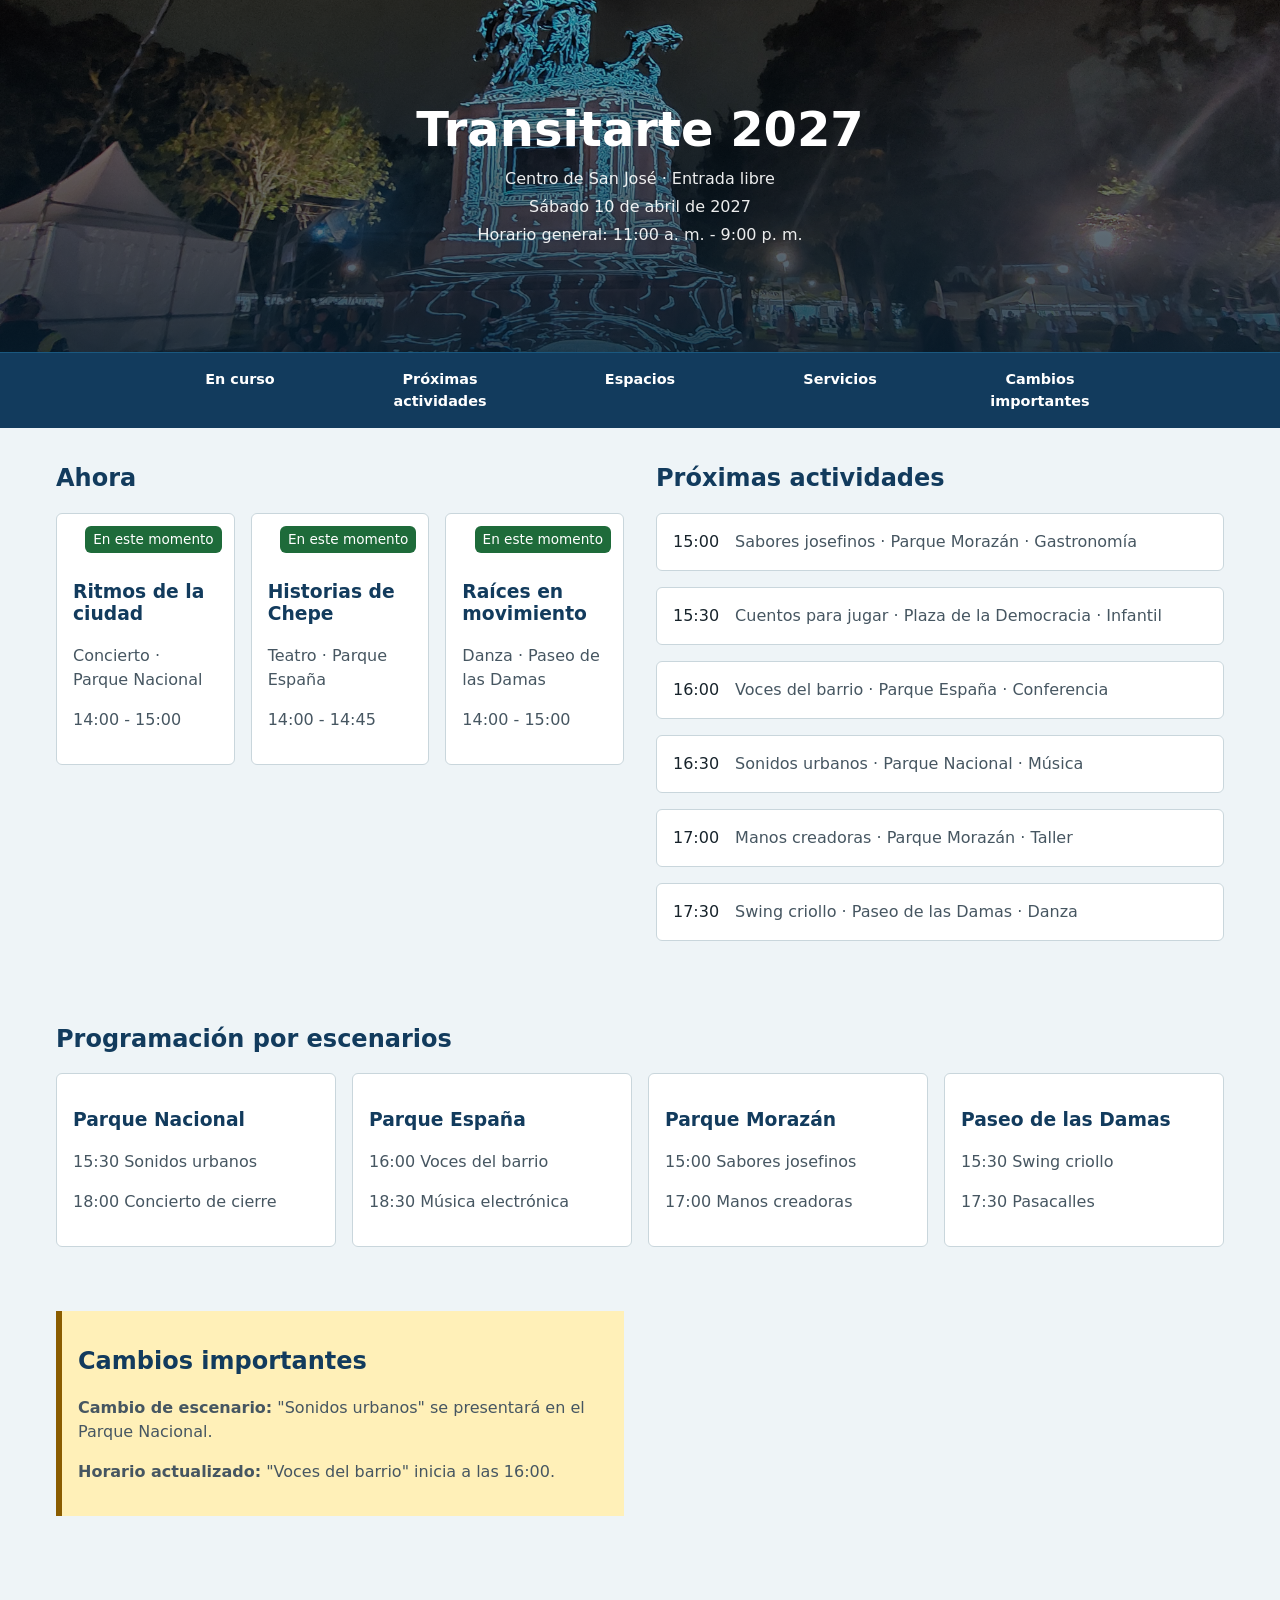
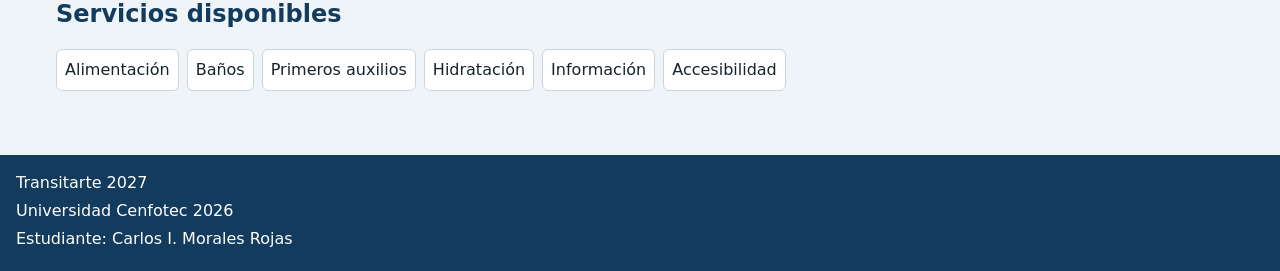
==== caso2/index.html @ e9887525 "Usando de base caso 1 esqueleto para el caso 2 usando el modelo del pasado transitarte" ====
<!DOCTYPE html>

<html lang="es">
  <head>
    <meta charset="UTF-8" />
    <meta name="viewport" content="width=device-width, initial-scale=1.0" />
    <title>Transitarte 2027</title>
    <link rel="stylesheet" href="css/estilos.css" />
  </head>

  <body>

    <header>

      <div class="hero">
        <img src="img/mainheader.png" alt="Templete iluminado durante una actividad cultural nocturna en el Parque Morazán" />
        <div class="hero-content">
          <h1>Transitarte 2027</h1>
          <p>Centro de San José · Entrada libre</p>
          <p>Sábado 10 de abril de 2027</p>
          <p>Horario general: 11:00 a. m. - 9:00 p. m.</p>
        </div>

      </div>
      <nav aria-label="Navegación principal">
        <ul>
          <li><a href="#ahora">En curso</a></li>
          <li><a href="#proximas">Próximas actividades</a></li>
          <li><a href="#escenarios">Espacios</a></li>
          <li><a href="#servicios">Servicios</a></li>
          <li><a href="#informacion">Cambios importantes</a></li>
        </ul>
      </nav>

    </header>

    <main>
      <section id="ahora" class="seccion ahora" aria-labelledby="titulo-ahora">

        <h2 id="titulo-ahora">Ahora</h2>

        <div class="lista-ahora">

          <article class="actividad actual">
            <span class="estado">En este momento</span>
            <h3>Ritmos de la ciudad</h3>
            <p>Concierto · Parque Nacional</p>
            <p>14:00 - 15:00</p>
          </article>

          <article class="actividad actual">
            <span class="estado">En este momento</span>
            <h3>Historias de Chepe</h3>
            <p>Teatro · Parque España</p>
            <p>14:00 - 14:45</p>
          </article>

          <article class="actividad actual">
            <span class="estado">En este momento</span>
            <h3>Raíces en movimiento</h3>
            <p>Danza · Paseo de las Damas</p>
            <p>14:00 - 15:00</p>
          </article>

        </div>

      </section>

      <section id="proximas" class="seccion proximas" aria-labelledby="titulo-proximas">
        <h2 id="titulo-proximas">Próximas actividades</h2>
        <div class="lista-proximas">
          <article><time datetime="2027-04-10T15:00">15:00</time><p>Sabores josefinos · Parque Morazán · Gastronomía</p></article>
          <article><time datetime="2027-04-10T15:30">15:30</time><p>Cuentos para jugar · Plaza de la Democracia · Infantil</p></article>
          <article><time datetime="2027-04-10T16:00">16:00</time><p>Voces del barrio · Parque España · Conferencia</p></article>
          <article><time datetime="2027-04-10T16:30">16:30</time><p>Sonidos urbanos · Parque Nacional · Música</p></article>
          <article><time datetime="2027-04-10T17:00">17:00</time><p>Manos creadoras · Parque Morazán · Taller</p></article>
          <article><time datetime="2027-04-10T17:30">17:30</time><p>Swing criollo · Paseo de las Damas · Danza</p></article>
        </div>
      </section>

      <section id="escenarios" class="seccion escenarios" aria-labelledby="titulo-escenarios">
        <h2 id="titulo-escenarios">Programación por escenarios</h2>
        <div class="grid-escenarios">
          <article><h3>Parque Nacional</h3><p>15:30 Sonidos urbanos</p><p>18:00 Concierto de cierre</p></article>
          <article><h3>Parque España</h3><p>16:00 Voces del barrio</p><p>18:30 Música electrónica</p></article>
          <article><h3>Parque Morazán</h3><p>15:00 Sabores josefinos</p><p>17:00 Manos creadoras</p></article>
          <article><h3>Paseo de las Damas</h3><p>15:30 Swing criollo</p><p>17:30 Pasacalles</p></article>
        </div>
      </section>

      <aside id="informacion" class="seccion cambios" aria-labelledby="titulo-cambios">
        <h2 id="titulo-cambios">Cambios importantes</h2>
        <p><strong>Cambio de escenario:</strong> "Sonidos urbanos" se presentará en el Parque Nacional.</p>
        <p><strong>Horario actualizado:</strong> "Voces del barrio" inicia a las 16:00.</p>
      </aside>

      <section id="servicios" class="seccion servicios" aria-labelledby="titulo-servicios">
        <h2 id="titulo-servicios">Servicios disponibles</h2>
        <ul class="lista-servicios">
          <li>Alimentación</li><li>Baños</li><li>Primeros auxilios</li>
          <li>Hidratación</li><li>Información</li><li>Accesibilidad</li>
        </ul>
      </section>

    </main>

    <footer>
      <p>Transitarte 2027</p>
      <p>Universidad Cenfotec 2026 </p>
      <p>Estudiante: Carlos I. Morales Rojas</p>
    </footer>

  </body>
</html>
---- caso2/css/estilos.css ----
:root {
  --color-principal: #123b5d;
  --color-principal-claro: #1a587f;
  --color-acento: #4bc7e8;
  --color-fondo: #eef4f7;
  --color-superficie: #ffffff;
  --color-texto: #17232b;
  --color-texto-secundario: #465661;
  --color-borde: #c9d6dc;
  --color-aviso: #fff0b8;
  --espacio: 1rem;
  --espacio-pequeno: 0.5rem;
  --radio: 0.375rem;
  --ancho-maximo: 75rem;
}

*,
*::before,
*::after { box-sizing: border-box; }

body {
  margin: 0;
  overflow-x: hidden;
  background: var(--color-fondo);
  color: var(--color-texto);
  font-family: system-ui, -apple-system, "Segoe UI", sans-serif;
  line-height: 1.5;
}

h1, h2, h3 { color: var(--color-principal); line-height: 1.2; }
p { color: var(--color-texto-secundario); }

header { background: var(--color-principal); }

.hero {
  position: relative;
  display: grid;
  place-items: center;
  min-height: clamp(14rem, 32vw, 22rem);
  overflow: hidden;
}

.hero::after {
  content: "";
  position: absolute;
  inset: 0;
  background: linear-gradient(to bottom, rgb(0 0 0 / 0.28), rgb(5 28 45 / 0.8));
}

.hero img {
  position: absolute;
  inset: 0;
  width: 100%;
  height: 100%;
  object-fit: cover;
}

.hero-content {
  position: relative;
  z-index: 1;
  max-width: 48rem;
  padding: 2rem var(--espacio);
  color: white;
  text-align: center;
}

.hero-content h1 {
  margin: 0 0 var(--espacio-pequeno);
  color: white;
  font-size: clamp(1.8rem, 4vw, 3rem);
}

.hero-content p {
  margin: 0 0 0.25rem;
  color: rgb(255 255 255 / 0.92);
}

main, footer { padding: var(--espacio); }

nav {
  position: sticky;
  top: 0;
  z-index: 10;
  padding: var(--espacio-pequeno) var(--espacio);
  background: var(--color-principal);
  border-top: 1px solid var(--color-principal-claro);
}

nav ul {
  display: flex;
  justify-content: center;
  flex-wrap: wrap;
  gap: var(--espacio-pequeno);
  width: min(100%, 62rem);
  margin: 0 auto;
  padding: 0;
  list-style: none;
}

nav li { flex: 1 1 7rem; }

nav a {
  display: block;
  padding: var(--espacio-pequeno) 0.8rem;
  color: white;
  font-size: 0.9rem;
  font-weight: 650;
  text-align: center;
  text-decoration: none;
}

nav a:hover,
nav a:focus-visible { background: var(--color-acento); color: var(--color-principal); }

nav a:focus-visible { outline: 2px solid white; outline-offset: 2px; }

.seccion { margin-bottom: 2rem; }
.actividad, .grid-escenarios article, .lista-proximas article {
  padding: var(--espacio);
  border: 1px solid var(--color-borde);
  border-radius: var(--radio);
  background: var(--color-superficie);
}

.lista-ahora, .lista-proximas { display: grid; gap: var(--espacio); }
.actual { position: relative; padding-top: 3rem; }
.estado {
  position: absolute;
  top: 0.75rem;
  right: 0.75rem;
  padding: 0.2rem 0.5rem;
  border-radius: var(--radio);
  background: #1e6b3a;
  color: white;
  font-size: 0.85rem;
}

.lista-proximas article { display: flex; gap: var(--espacio); }
.lista-proximas p { margin: 0; }
.grid-escenarios { display: grid; gap: var(--espacio); }
.cambios { padding: var(--espacio); background: var(--color-aviso); border-left: 0.4rem solid #8a5c00; }
.lista-servicios { display: flex; flex-wrap: wrap; gap: 0.5rem; padding: 0; list-style: none; }
.lista-servicios li { padding: 0.5rem; background: var(--color-superficie); border: 1px solid var(--color-borde); border-radius: var(--radio); }

footer { background: var(--color-principal); }
footer p { margin: 0 0 0.25rem; color: white; }

@media (min-width: 601px) {
  .lista-ahora, .grid-escenarios { grid-template-columns: repeat(2, 1fr); }
}

@media (min-width: 1024px) {
  main {
    display: grid;
    grid-template-columns: 1fr 1fr;
    gap: 2rem;
    max-width: var(--ancho-maximo);
    margin: auto;
  }
  .escenarios, .servicios { grid-column: 1 / -1; }
  .lista-ahora { grid-template-columns: repeat(3, 1fr); }
  .grid-escenarios { grid-template-columns: repeat(4, 1fr); }
}
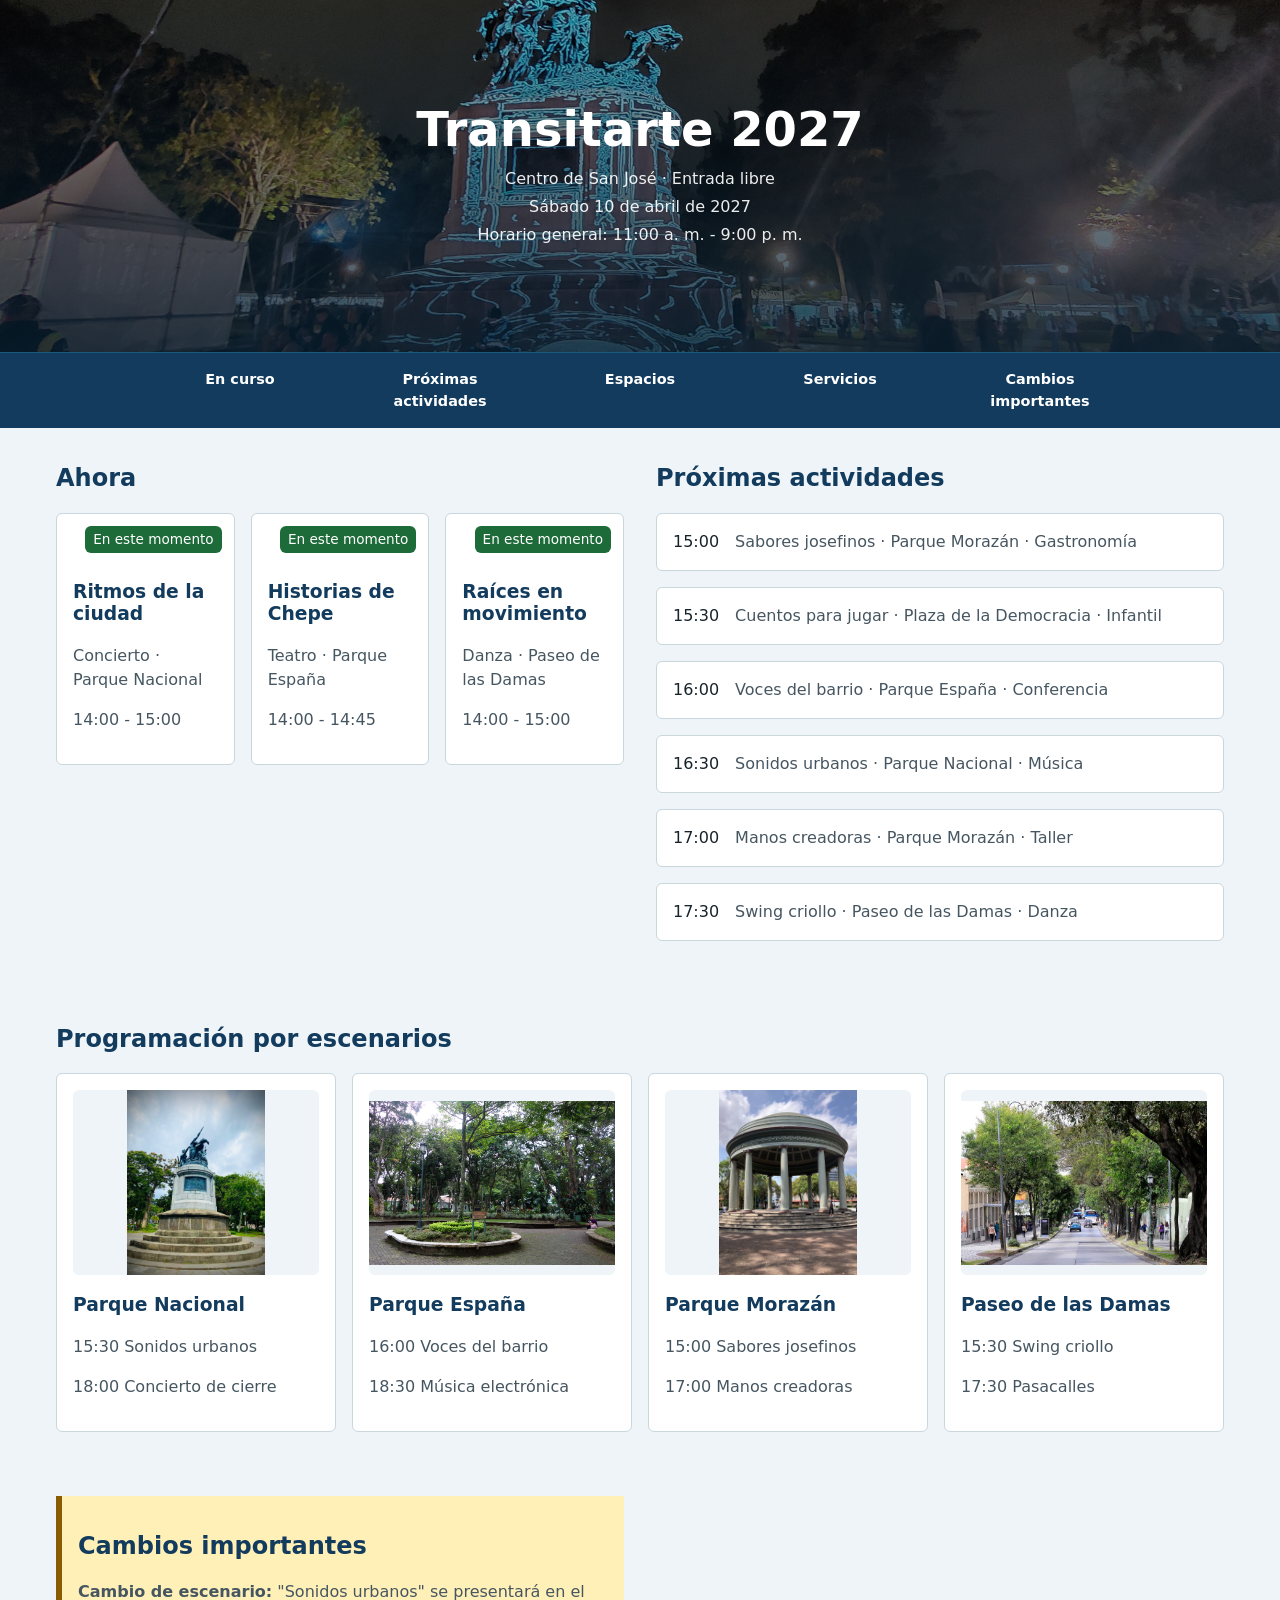
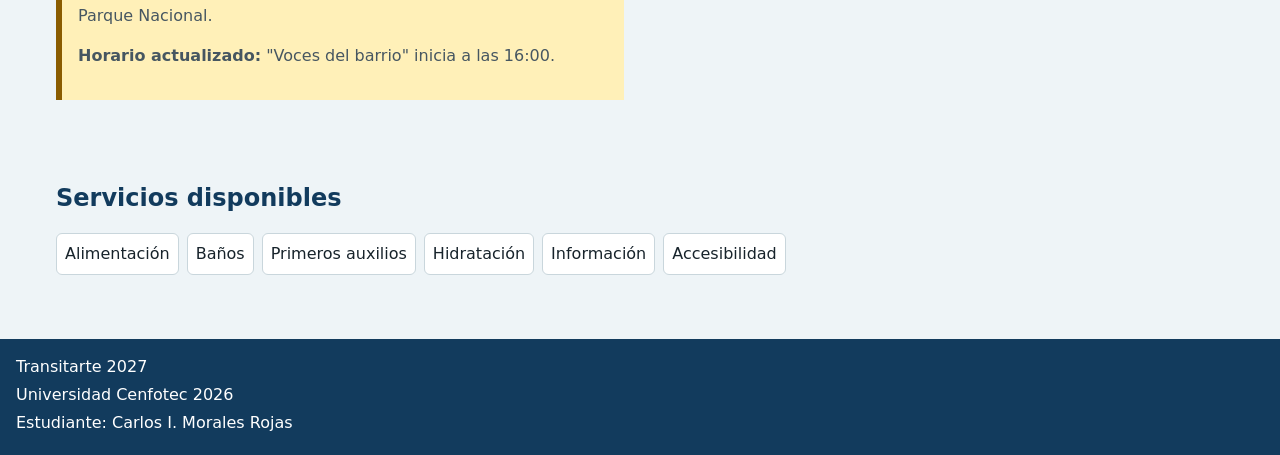
==== commit 2e625948: "anadir imagenes a las tarjetas" ====
--- a/caso2/index.html
+++ b/caso2/index.html
@@ -81,10 +81,22 @@
       <section id="escenarios" class="seccion escenarios" aria-labelledby="titulo-escenarios">
         <h2 id="titulo-escenarios">Programación por escenarios</h2>
         <div class="grid-escenarios">
-          <article><h3>Parque Nacional</h3><p>15:30 Sonidos urbanos</p><p>18:00 Concierto de cierre</p></article>
-          <article><h3>Parque España</h3><p>16:00 Voces del barrio</p><p>18:30 Música electrónica</p></article>
-          <article><h3>Parque Morazán</h3><p>15:00 Sabores josefinos</p><p>17:00 Manos creadoras</p></article>
-          <article><h3>Paseo de las Damas</h3><p>15:30 Swing criollo</p><p>17:30 Pasacalles</p></article>
+          <article>
+            <img src="img/parqueNacional.jpg" alt="Vista del Parque Nacional, sede de conciertos de Transitarte" />
+            <h3>Parque Nacional</h3><p>15:30 Sonidos urbanos</p><p>18:00 Concierto de cierre</p>
+          </article>
+          <article>
+            <img src="img/parqueEspana.jpg" alt="Vista del Parque España, espacio de música y encuentros culturales" />
+            <h3>Parque España</h3><p>16:00 Voces del barrio</p><p>18:30 Música electrónica</p>
+          </article>
+          <article>
+            <img src="img/parqueMorazan.jpg" alt="Vista del Parque Morazán, espacio de talleres y gastronomía" />
+            <h3>Parque Morazán</h3><p>15:00 Sabores josefinos</p><p>17:00 Manos creadoras</p>
+          </article>
+          <article>
+            <img src="img/paseoDeLasDamas.jpeg" alt="Vista del Paseo de las Damas, espacio de swing criollo y pasacalles" />
+            <h3>Paseo de las Damas</h3><p>15:30 Swing criollo</p><p>17:30 Pasacalles</p>
+          </article>
         </div>
       </section>
 
--- a/caso2/css/estilos.css
+++ b/caso2/css/estilos.css
@@ -138,6 +138,15 @@
 .lista-proximas article { display: flex; gap: var(--espacio); }
 .lista-proximas p { margin: 0; }
 .grid-escenarios { display: grid; gap: var(--espacio); }
+.grid-escenarios img {
+  display: block;
+  width: 100%;
+  aspect-ratio: 4 / 3;
+  margin-bottom: var(--espacio-pequeno);
+  object-fit: contain;
+  background: var(--color-fondo);
+  border-radius: var(--radio);
+}
 .cambios { padding: var(--espacio); background: var(--color-aviso); border-left: 0.4rem solid #8a5c00; }
 .lista-servicios { display: flex; flex-wrap: wrap; gap: 0.5rem; padding: 0; list-style: none; }
 .lista-servicios li { padding: 0.5rem; background: var(--color-superficie); border: 1px solid var(--color-borde); border-radius: var(--radio); }
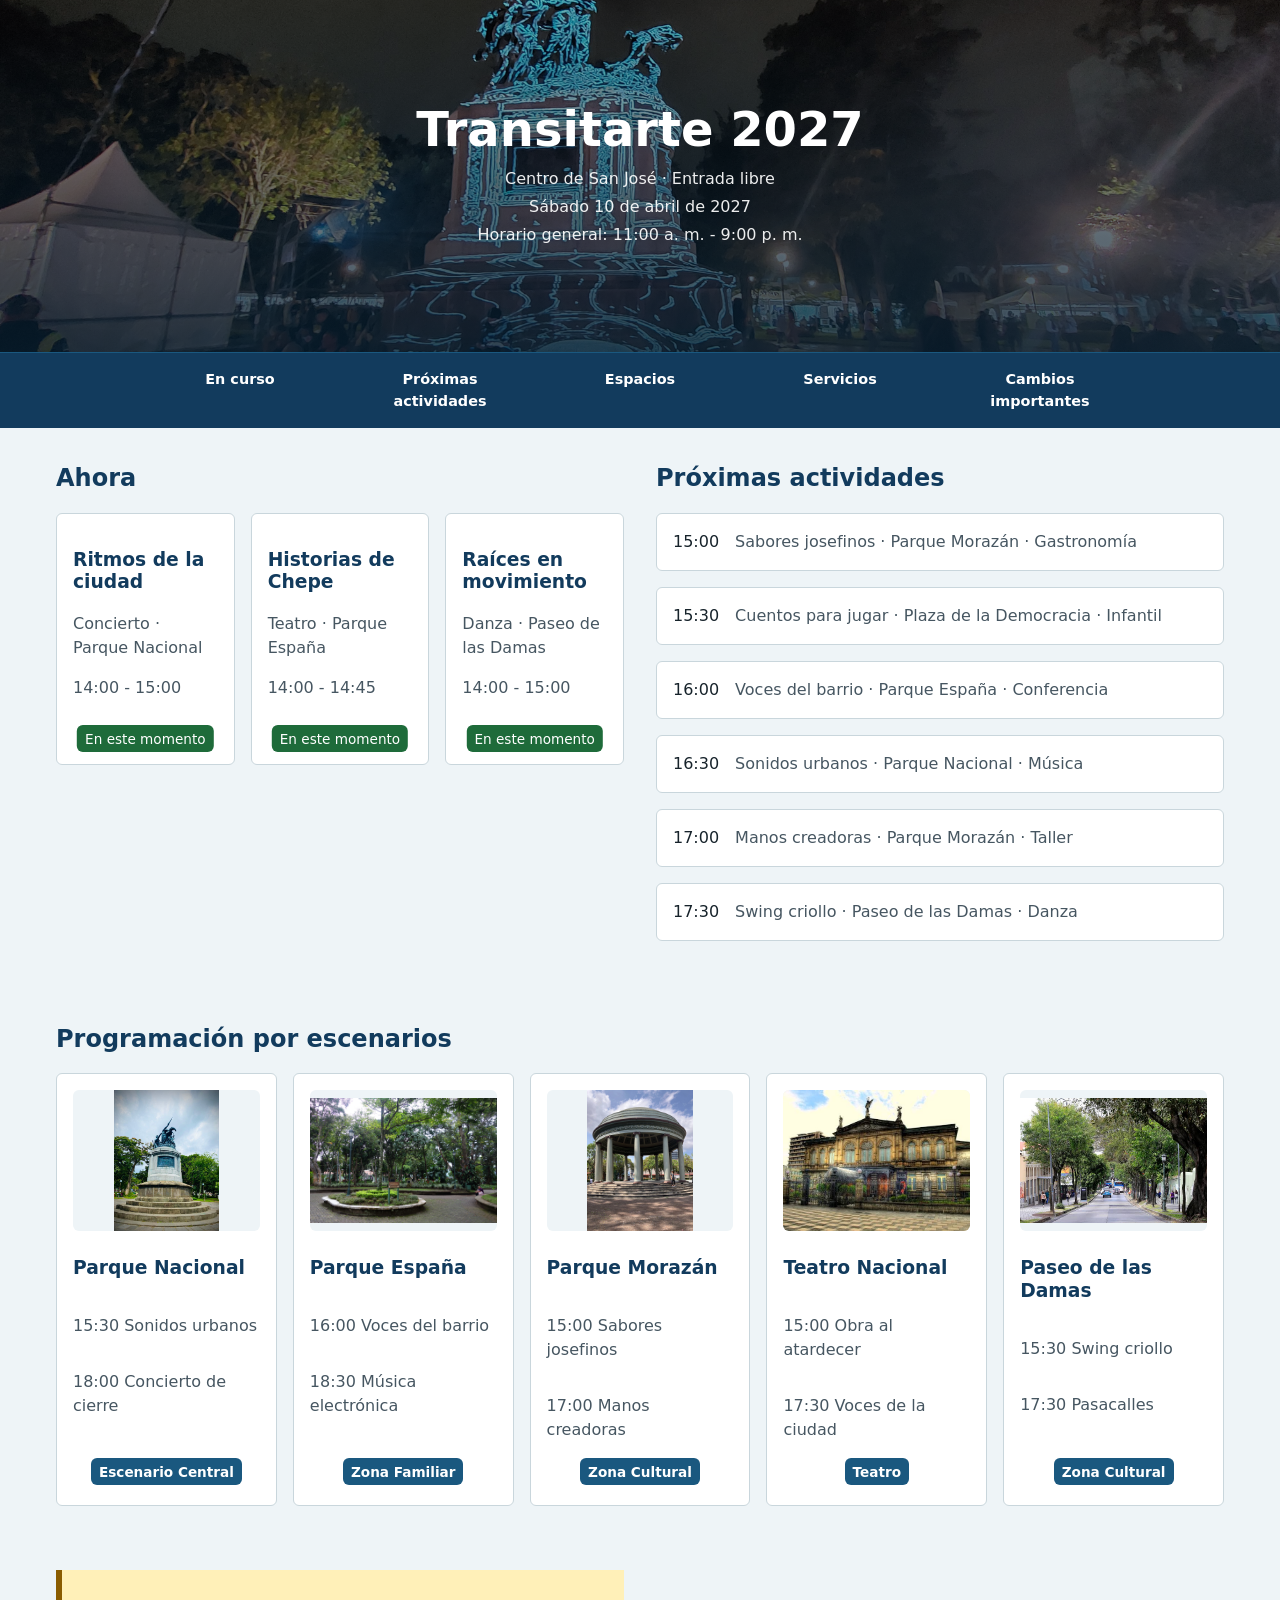
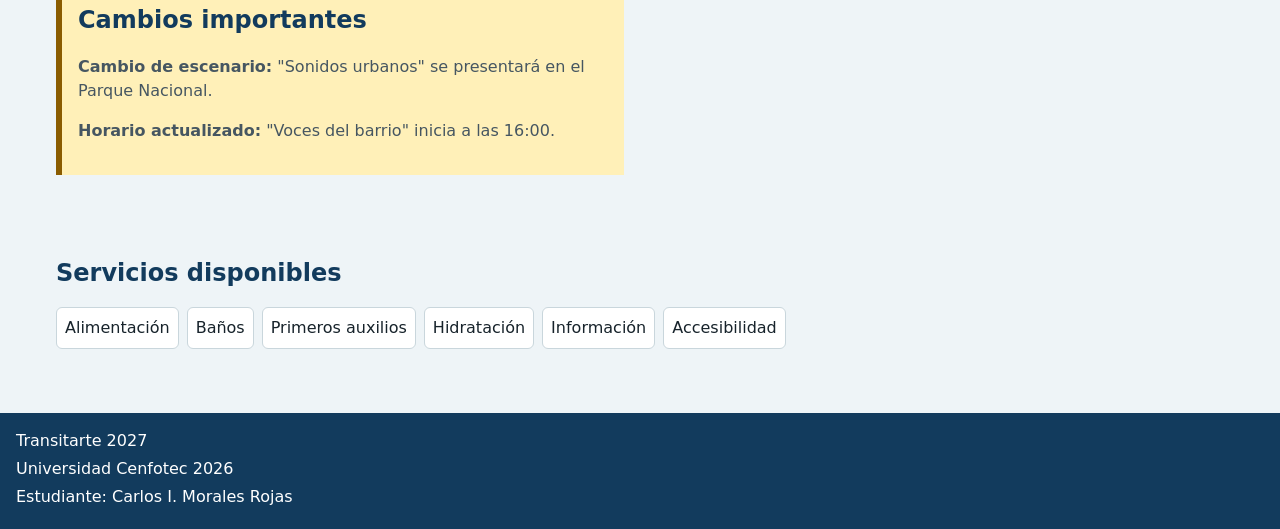
==== commit 89ebbd89: "anadir labels segun consigna y teatro para encajar en el esquema" ====
--- a/caso2/index.html
+++ b/caso2/index.html
@@ -83,18 +83,27 @@
         <div class="grid-escenarios">
           <article>
             <img src="img/parqueNacional.jpg" alt="Vista del Parque Nacional, sede de conciertos de Transitarte" />
+            <p class="tipo-escenario">Escenario Central</p>
             <h3>Parque Nacional</h3><p>15:30 Sonidos urbanos</p><p>18:00 Concierto de cierre</p>
           </article>
           <article>
             <img src="img/parqueEspana.jpg" alt="Vista del Parque España, espacio de música y encuentros culturales" />
+            <p class="tipo-escenario">Zona Familiar</p>
             <h3>Parque España</h3><p>16:00 Voces del barrio</p><p>18:30 Música electrónica</p>
           </article>
           <article>
             <img src="img/parqueMorazan.jpg" alt="Vista del Parque Morazán, espacio de talleres y gastronomía" />
+            <p class="tipo-escenario">Zona Cultural</p>
             <h3>Parque Morazán</h3><p>15:00 Sabores josefinos</p><p>17:00 Manos creadoras</p>
+          </article>
+          <article class="escenario-teatro">
+            <img src="img/teatroNacional.jpeg" alt="Vista del Teatro Nacional, espacio de presentaciones teatrales" />
+            <p class="tipo-escenario">Teatro</p>
+            <h3>Teatro Nacional</h3><p>15:00 Obra al atardecer</p><p>17:30 Voces de la ciudad</p>
           </article>
           <article>
             <img src="img/paseoDeLasDamas.jpeg" alt="Vista del Paseo de las Damas, espacio de swing criollo y pasacalles" />
+            <p class="tipo-escenario">Zona Cultural</p>
             <h3>Paseo de las Damas</h3><p>15:30 Swing criollo</p><p>17:30 Pasacalles</p>
           </article>
         </div>
--- a/caso2/css/estilos.css
+++ b/caso2/css/estilos.css
@@ -123,11 +123,13 @@
 }
 
 .lista-ahora, .lista-proximas { display: grid; gap: var(--espacio); }
-.actual { position: relative; padding-top: 3rem; }
+.actual { position: relative; padding-bottom: 3rem; }
 .estado {
   position: absolute;
-  top: 0.75rem;
-  right: 0.75rem;
+  bottom: 0.75rem;
+  left: 50%;
+  transform: translateX(-50%);
+  white-space: nowrap;
   padding: 0.2rem 0.5rem;
   border-radius: var(--radio);
   background: #1e6b3a;
@@ -138,6 +140,10 @@
 .lista-proximas article { display: flex; gap: var(--espacio); }
 .lista-proximas p { margin: 0; }
 .grid-escenarios { display: grid; gap: var(--espacio); }
+.grid-escenarios article {
+  display: flex;
+  flex-direction: column;
+}
 .grid-escenarios img {
   display: block;
   width: 100%;
@@ -146,6 +152,24 @@
   object-fit: contain;
   background: var(--color-fondo);
   border-radius: var(--radio);
+}
+
+.tipo-escenario {
+  display: block;
+  width: fit-content;
+  order: 1;
+  margin: auto auto 0.25rem;
+  padding: 0.2rem 0.5rem;
+  border-radius: var(--radio);
+  background: var(--color-principal-claro);
+  color: white;
+  font-size: 0.85rem;
+  font-weight: 700;
+}
+
+.escenario-teatro {
+  min-height: 13rem;
+  background: #e1edf2;
 }
 .cambios { padding: var(--espacio); background: var(--color-aviso); border-left: 0.4rem solid #8a5c00; }
 .lista-servicios { display: flex; flex-wrap: wrap; gap: 0.5rem; padding: 0; list-style: none; }
@@ -168,5 +192,5 @@
   }
   .escenarios, .servicios { grid-column: 1 / -1; }
   .lista-ahora { grid-template-columns: repeat(3, 1fr); }
-  .grid-escenarios { grid-template-columns: repeat(4, 1fr); }
+  .grid-escenarios { grid-template-columns: repeat(auto-fit, minmax(13rem, 1fr)); }
 }
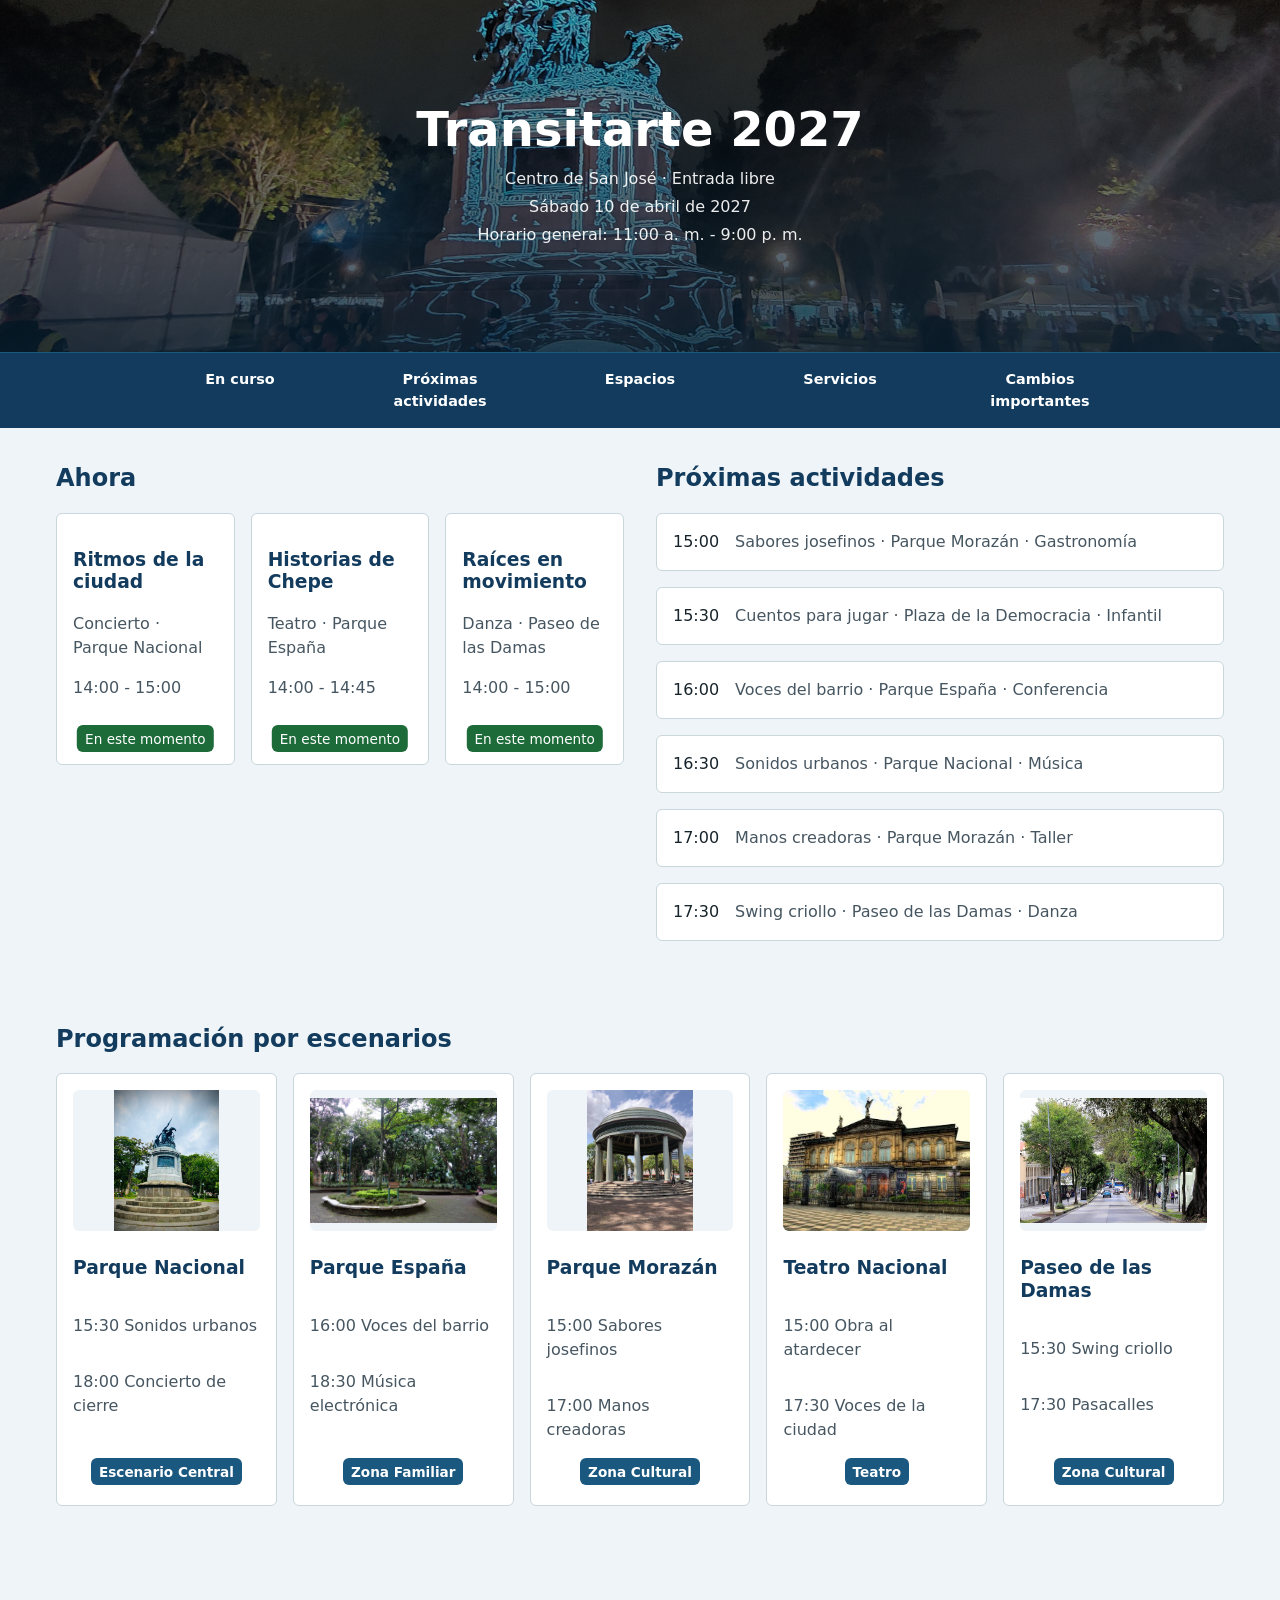
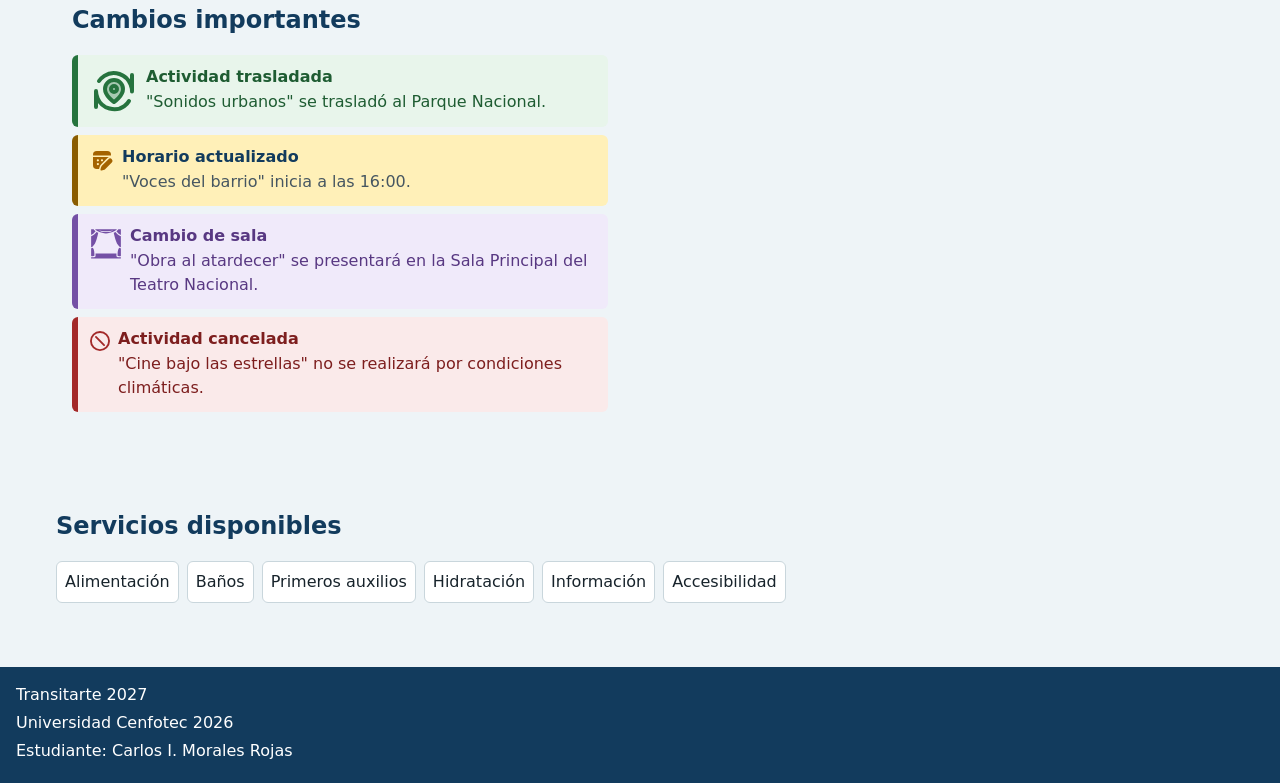
==== commit 2eada844: "Iconos y mejoras en los avisos" ====
--- a/caso2/index.html
+++ b/caso2/index.html
@@ -111,8 +111,36 @@
 
       <aside id="informacion" class="seccion cambios" aria-labelledby="titulo-cambios">
         <h2 id="titulo-cambios">Cambios importantes</h2>
-        <p><strong>Cambio de escenario:</strong> "Sonidos urbanos" se presentará en el Parque Nacional.</p>
-        <p><strong>Horario actualizado:</strong> "Voces del barrio" inicia a las 16:00.</p>
+        <div class="lista-avisos">
+          <article class="aviso aviso--traslado">
+            <span class="icon-park-twotone--repositioning" aria-hidden="true"></span>
+            <div>
+              <h3>Actividad trasladada</h3>
+              <p>"Sonidos urbanos" se trasladó al Parque Nacional.</p>
+            </div>
+          </article>
+          <article class="aviso aviso--horario">
+            <span class="fluent--calendar-edit-16-filled" aria-hidden="true"></span>
+            <div>
+              <h3>Horario actualizado</h3>
+              <p>"Voces del barrio" inicia a las 16:00.</p>
+            </div>
+          </article>
+          <article class="aviso aviso--sala">
+            <span class="game-icons--theater-curtains" aria-hidden="true"></span>
+            <div>
+              <h3>Cambio de sala</h3>
+              <p>"Obra al atardecer" se presentará en la Sala Principal del Teatro Nacional.</p>
+            </div>
+          </article>
+          <article class="aviso aviso--cancelacion">
+            <span class="pajamas--canceled-circle" aria-hidden="true"></span>
+            <div>
+              <h3>Actividad cancelada</h3>
+              <p>"Cine bajo las estrellas" no se realizará por condiciones climáticas.</p>
+            </div>
+          </article>
+        </div>
       </aside>
 
       <section id="servicios" class="seccion servicios" aria-labelledby="titulo-servicios">
--- a/caso2/css/estilos.css
+++ b/caso2/css/estilos.css
@@ -171,7 +171,91 @@
   min-height: 13rem;
   background: #e1edf2;
 }
-.cambios { padding: var(--espacio); background: var(--color-aviso); border-left: 0.4rem solid #8a5c00; }
+.cambios { padding: var(--espacio); }
+.lista-avisos { display: grid; gap: var(--espacio-pequeno); }
+.aviso {
+  display: flex;
+  gap: var(--espacio-pequeno);
+  padding: 0.75rem;
+  border-left: 0.4rem solid;
+  border-radius: var(--radio);
+}
+.aviso h3 { margin: 0 0 0.25rem; font-size: 1rem; }
+.aviso p { margin: 0; }
+.aviso--traslado { background: #e8f5eb; border-color: #26733e; }
+.aviso--traslado h3, .aviso--traslado p { color: #1e5c32; }
+.aviso--horario { background: var(--color-aviso); border-color: #8a5c00; }
+.aviso--sala { background: #f0eafa; border-color: #7450a5; }
+.aviso--sala h3, .aviso--sala p { color: #583882; }
+.aviso--cancelacion { background: #faeaea; border-color: #a32929; }
+.aviso--cancelacion h3, .aviso--cancelacion p { color: #7d1e1e; }
+
+.pajamas--canceled-circle {
+  --svg: url("data:image/svg+xml,%3Csvg xmlns='http://www.w3.org/2000/svg' viewBox='0 0 16 16'%3E%3Cpath fill='black' fill-rule='evenodd' d='M14.5 8a6.5 6.5 0 1 1-13 0a6.5 6.5 0 0 1 13 0M16 8A8 8 0 1 1 0 8a8 8 0 0 1 16 0M5.28 4.22a.75.75 0 0 0-1.06 1.06l6.5 6.5a.75.75 0 1 0 1.06-1.06z' clip-rule='evenodd'/%3E%3C/svg%3E");
+  display: inline-block;
+  flex: 0 0 1.25rem;
+  width: 1.25rem;
+  height: 1.25rem;
+  margin-top: 0.1rem;
+  color: #a32929;
+  background-color: currentColor;
+  -webkit-mask-image: var(--svg);
+  mask-image: var(--svg);
+  -webkit-mask-repeat: no-repeat;
+  mask-repeat: no-repeat;
+  -webkit-mask-size: 100% 100%;
+  mask-size: 100% 100%;
+}
+
+.icon-park-twotone--repositioning {
+  --svg: url("data:image/svg+xml,%3Csvg xmlns='http://www.w3.org/2000/svg' viewBox='0 0 48 48'%3E%3Cdefs%3E%3Cmask id='SVGM3iBgaLp'%3E%3Cg fill='none' stroke='%23fff' stroke-linecap='round' stroke-linejoin='round' stroke-width='4'%3E%3Cpath fill='%23555' d='M33 22c0 7-9 13-9 13s-9-6-9-13a9 9 0 0 1 18 0'/%3E%3Cpath fill='%23555' d='M24 25a3 3 0 1 0 0-6a3 3 0 0 0 0 6'/%3E%3Cpath d='M9 14s7.5-11.5 20.5-7S42 24.5 42 24.5M42 8v16m-3 10s-6 11-19.5 7.5S6 24 6 24m0 0v16'/%3E%3C/g%3E%3C/mask%3E%3C/defs%3E%3Cpath fill='black' d='M0 0h48v48H0z' mask='url(%23SVGM3iBgaLp)'/%3E%3C/svg%3E");
+  display: inline-block;
+  flex: 0 0 3rem;
+  width: 3rem;
+  height: 3rem;
+  color: #26733e;
+  background-color: currentColor;
+  -webkit-mask-image: var(--svg);
+  mask-image: var(--svg);
+  -webkit-mask-repeat: no-repeat;
+  mask-repeat: no-repeat;
+  -webkit-mask-size: 100% 100%;
+  mask-size: 100% 100%;
+}
+
+.fluent--calendar-edit-16-filled {
+  --svg: url("data:image/svg+xml,%3Csvg xmlns='http://www.w3.org/2000/svg' viewBox='0 0 16 16'%3E%3Cpath fill='black' d='M8.049 11.742a2.8 2.8 0 0 0-.73 1.29l-.304 1.21a.61.61 0 0 0 .74.74l1.21-.303a2.8 2.8 0 0 0 1.29-.73l4.288-4.288a1.56 1.56 0 0 0-2.207-2.207zM13.998 4.5V5H2v-.5A2.5 2.5 0 0 1 4.5 2h6.998a2.5 2.5 0 0 1 2.5 2.5m-1 1.5v.035a2.55 2.55 0 0 0-1.369.712l-4.287 4.288a3.8 3.8 0 0 0-.994 1.754l-.302 1.209H4.5a2.5 2.5 0 0 1-2.5-2.5V6zM5.997 8.247a.748.748 0 1 0-1.497 0a.748.748 0 0 0 1.497 0m-.749 3.249a.748.748 0 1 0 0-1.497a.748.748 0 0 0 0 1.497m3.5-3.249a.748.748 0 1 0-1.496 0a.748.748 0 0 0 1.497 0'/%3E%3C/svg%3E");
+  display: inline-block;
+  flex: 0 0 1.5rem;
+  width: 1.5rem;
+  height: 1.5rem;
+  margin-top: 0.1rem;
+  color: #a46300;
+  background-color: currentColor;
+  -webkit-mask-image: var(--svg);
+  mask-image: var(--svg);
+  -webkit-mask-repeat: no-repeat;
+  mask-repeat: no-repeat;
+  -webkit-mask-size: 100% 100%;
+  mask-size: 100% 100%;
+}
+
+.game-icons--theater-curtains {
+  --svg: url("data:image/svg+xml,%3Csvg xmlns='http://www.w3.org/2000/svg' viewBox='0 0 512 512'%3E%3Cpath fill='black' d='M18 18v94.275c28.382-12.57 52.994-35.202 71.39-59.734c-4.662-3.466-8.973-7.064-12.865-10.79C68.903 34.452 62.723 26.51 58.973 18zm61.754 0c2.378 3.508 5.41 7.103 9.22 10.75c10.73 10.274 26.505 20.414 44.88 29.117C170.602 75.274 217.8 87 256 87s85.398-11.726 122.146-29.133c18.375-8.703 34.15-18.843 44.88-29.117c3.81-3.647 6.842-7.242 9.22-10.75zm373.273 0c-3.75 8.51-9.93 16.452-17.552 23.75c-3.892 3.726-8.203 7.324-12.864 10.79c18.396 24.533 43.008 47.166 71.39 59.735V18zm-82.554 16.734C354.78 52.937 308.428 65.326 256 65.33c-52.242-.023-98.44-12.343-114.236-30.463C168.982 45.655 211.206 51.987 256 52c44.953-.022 87.294-6.408 114.473-17.266M104.785 62.78C83.37 91.92 53.765 118.415 18 131.788v174.035c2.116.805 4.112 1.178 6 1.178c8.312-.646 12.295-5.132 18.324-9.984c29.568-24.024 49.255-66.27 65.053-119.094c9.187-30.72 17.136-64.91 25.34-100.78a301 301 0 0 1-6.57-3.01c-7.512-3.557-14.67-7.346-21.362-11.35zm302.43 0c-6.693 4.006-13.85 7.795-21.36 11.353a305 305 0 0 1-6.572 3.008c8.204 35.872 16.153 70.062 25.34 100.782c15.798 52.825 35.485 95.07 65.053 119.094c5.414 4.648 11.22 9.89 18.324 9.984c1.888 0 3.884-.373 6-1.178V131.787c-35.764-13.373-65.37-39.87-86.785-69.006zM46.13 317.34C39.233 322.193 31.793 325 24 325c-2.025 0-4.026-.197-6-.564v123.2c6.273 2.01 14.098 3.364 22 3.364c12.41 0 24.637-3.336 30.94-7.316c-.04-43.556-.973-88.042-24.81-126.344m419.74 0c-23.837 38.302-24.77 82.788-24.81 126.344c6.303 3.98 18.53 7.316 30.94 7.316c7.902 0 15.727-1.353 22-3.363v-123.2a33 33 0 0 1-6 .563c-7.792 0-15.232-2.807-22.13-7.66M88.39 409c.6 13.277.61 26.37.61 39v3.73l-2.637 2.633C75.18 465.545 57.5 469 40 469c-7.475 0-14.98-.636-22-2.232V487h476v-20.232c-7.02 1.596-14.525 2.232-22 2.232c-17.5 0-35.18-3.455-46.363-14.637L423 451.73V448c0-12.63.01-25.723.61-39z'/%3E%3C/svg%3E");
+  display: inline-block;
+  flex: 0 0 2rem;
+  width: 2rem;
+  height: 2rem;
+  margin-top: 0.1rem;
+  color: #7450a5;
+  background-color: currentColor;
+  -webkit-mask-image: var(--svg);
+  mask-image: var(--svg);
+  -webkit-mask-repeat: no-repeat;
+  mask-repeat: no-repeat;
+  -webkit-mask-size: 100% 100%;
+  mask-size: 100% 100%;
+}
 .lista-servicios { display: flex; flex-wrap: wrap; gap: 0.5rem; padding: 0; list-style: none; }
 .lista-servicios li { padding: 0.5rem; background: var(--color-superficie); border: 1px solid var(--color-borde); border-radius: var(--radio); }
 
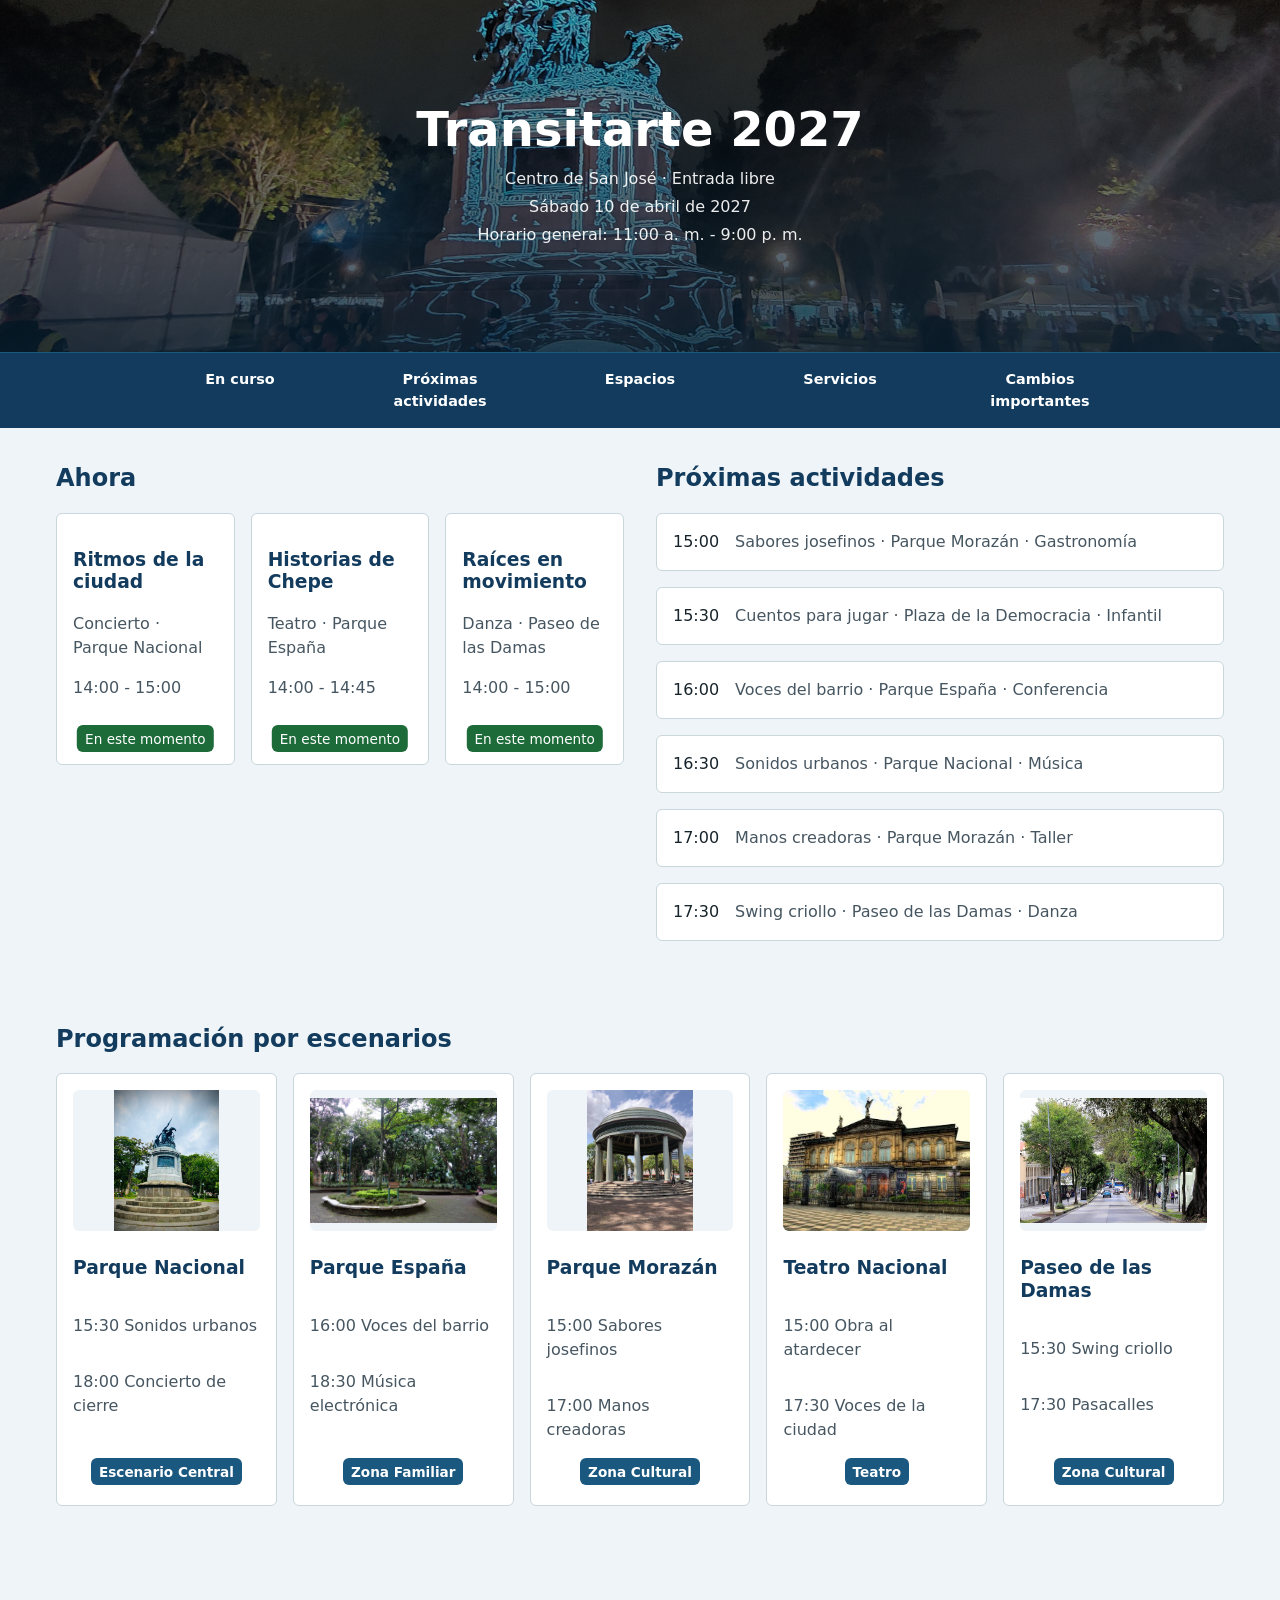
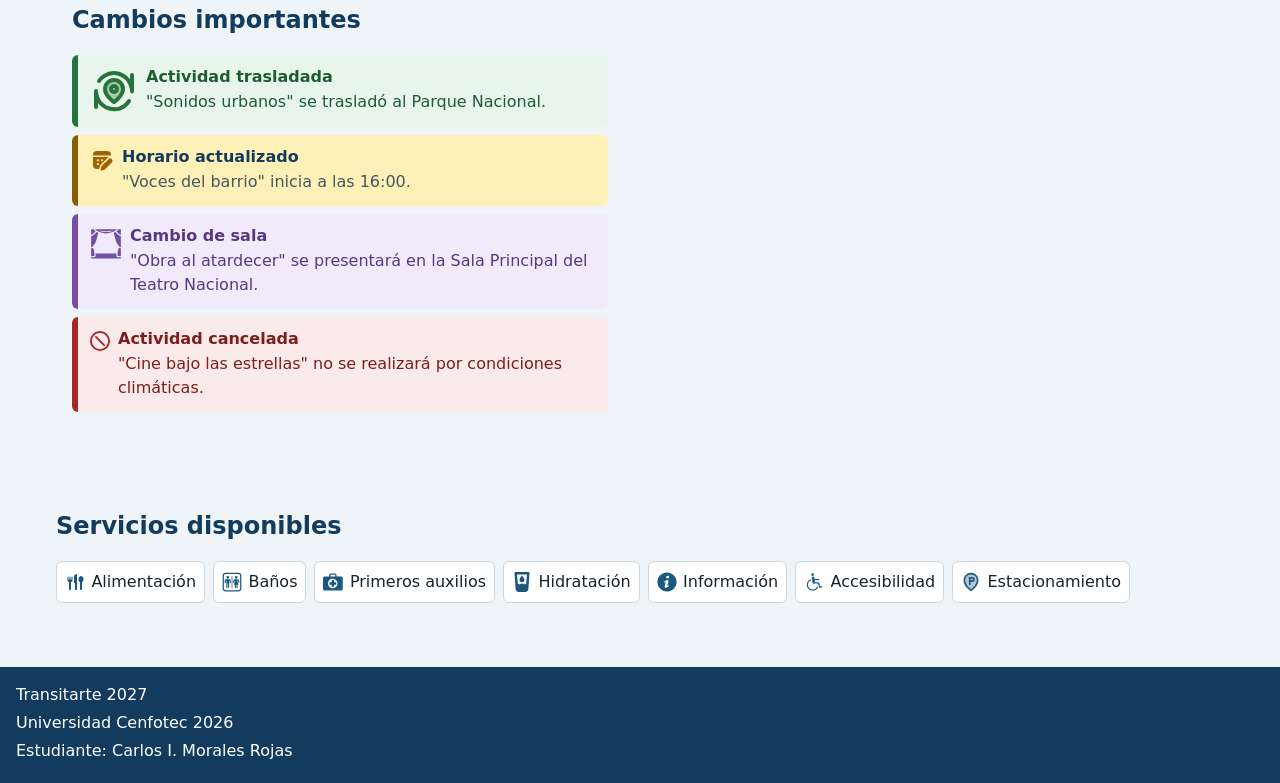
==== commit 8efdde36: "Iconos de servicios" ====
--- a/caso2/index.html
+++ b/caso2/index.html
@@ -146,8 +146,13 @@
       <section id="servicios" class="seccion servicios" aria-labelledby="titulo-servicios">
         <h2 id="titulo-servicios">Servicios disponibles</h2>
         <ul class="lista-servicios">
-          <li>Alimentación</li><li>Baños</li><li>Primeros auxilios</li>
-          <li>Hidratación</li><li>Información</li><li>Accesibilidad</li>
+          <li><span class="icono-servicio dashicons--food" aria-hidden="true"></span>Alimentación</li>
+          <li><span class="icono-servicio fluent-emoji-high-contrast--restroom" aria-hidden="true"></span>Baños</li>
+          <li><span class="icono-servicio fontisto--first-aid-alt" aria-hidden="true"></span>Primeros auxilios</li>
+          <li><span class="icono-servicio fa6-solid--glass-water-droplet" aria-hidden="true"></span>Hidratación</li>
+          <li><span class="icono-servicio entypo--info-with-circle" aria-hidden="true"></span>Información</li>
+          <li><span class="icono-servicio cil--wheelchair" aria-hidden="true"></span>Accesibilidad</li>
+          <li><span class="icono-servicio icon-park-twotone--parking" aria-hidden="true"></span>Estacionamiento</li>
         </ul>
       </section>
 
--- a/caso2/css/estilos.css
+++ b/caso2/css/estilos.css
@@ -257,7 +257,38 @@
   mask-size: 100% 100%;
 }
 .lista-servicios { display: flex; flex-wrap: wrap; gap: 0.5rem; padding: 0; list-style: none; }
-.lista-servicios li { padding: 0.5rem; background: var(--color-superficie); border: 1px solid var(--color-borde); border-radius: var(--radio); }
+.lista-servicios li {
+  display: flex;
+  align-items: center;
+  gap: 0.4rem;
+  padding: 0.5rem;
+  background: var(--color-superficie);
+  border: 1px solid var(--color-borde);
+  border-radius: var(--radio);
+}
+
+.icono-servicio {
+  display: inline-block;
+  flex: 0 0 1.25rem;
+  width: 1.25rem;
+  height: 1.25rem;
+  color: var(--color-principal-claro);
+  background-color: currentColor;
+  -webkit-mask-image: var(--svg);
+  mask-image: var(--svg);
+  -webkit-mask-repeat: no-repeat;
+  mask-repeat: no-repeat;
+  -webkit-mask-size: 100% 100%;
+  mask-size: 100% 100%;
+}
+
+.dashicons--food { --svg: url("data:image/svg+xml,%3Csvg xmlns='http://www.w3.org/2000/svg' viewBox='0 0 20 20'%3E%3Cpath fill='black' d='M7 4.5c-.3 0-.5.3-.5.5v2.5h-1V5c0-.3-.2-.5-.5-.5s-.5.3-.5.5v2.5h-1V5c0-.3-.2-.5-.5-.5s-.5.3-.5.5v3.3c0 .9.7 1.6 1.5 1.7v7c0 .6.4 1 1 1s1-.4 1-1v-7c.8-.1 1.5-.8 1.5-1.7V5c0-.2-.2-.5-.5-.5M9 5v6h1v6c0 .6.4 1 1 1s1-.4 1-1V2c-1.7 0-3 1.3-3 3m7-1c-1.4 0-2.5 1.5-2.5 3.3c-.1 1.2.5 2.3 1.5 3V17c0 .6.4 1 1 1s1-.4 1-1v-6.7c1-.7 1.6-1.8 1.5-3C18.5 5.5 17.4 4 16 4'/%3E%3C/svg%3E"); }
+.cil--wheelchair { --svg: url("data:image/svg+xml,%3Csvg xmlns='http://www.w3.org/2000/svg' viewBox='0 0 512 512'%3E%3Ccircle cx='221.912' cy='66.088' r='34.088' fill='black'/%3E%3Cpath fill='black' d='m460.12 360.478l-47.943 11.985L393 282.971A24.126 24.126 0 0 0 369.533 264h-88.705l-6.462-56H384v-32H270.674l-4.134-35.826a24 24 0 0 0-26.593-21.091l-39.736 4.585L220.1 296h142.97l24.758 115.537l80.057-20.015Z'/%3E%3Cpath fill='black' d='M224 448a120 120 0 0 1-45.248-231.135l-3.779-32.75C115.143 204.558 72 261.334 72 328c0 83.813 68.187 152 152 152a152.06 152.06 0 0 0 130.044-73.378L344 360c-16 48-61.4 88-120 88'/%3E%3C/svg%3E"); }
+.fluent-emoji-high-contrast--restroom { --svg: url("data:image/svg+xml,%3Csvg xmlns='http://www.w3.org/2000/svg' viewBox='0 0 32 32'%3E%3Cg fill='black'%3E%3Cpath d='M16 26c-.31 0-.55-.25-.55-.55V6.89c0-.31.25-.55.55-.55c.31 0 .55.25.55.55v18.55c0 .31-.24.56-.55.56m8.83-17.46a2.2 2.2 0 1 1-4.4 0a2.2 2.2 0 0 1 4.4 0m2.15 4.18l.97 3.58c.16.45-.05.96-.49 1.13a1 1 0 0 1-.33.06a.88.88 0 0 1-.83-.58s-.59-2.18-.88-3.24a.43.43 0 0 0-.41-.31a.43.43 0 0 0-.41.54l1.57 5.82c.09.33-.16.66-.5.66h-.71c-.06 0-.11.05-.11.11v4.28c0 .5-.42.9-.92.88c-.48-.02-.84-.43-.84-.9v-3.93c0-.24-.2-.44-.44-.44s-.44.2-.44.44v3.95c0 .5-.42.9-.92.88c-.48-.02-.84-.43-.84-.9V20.5c0-.06-.05-.11-.11-.11h-.65c-.34 0-.59-.33-.5-.66l1.57-5.83a.43.43 0 0 0-.41-.54c-.19 0-.36.13-.41.31c-.24.87-.88 3.24-.88 3.24a.88.88 0 0 1-.83.58a1 1 0 0 1-.33-.06c-.44-.17-.65-.68-.49-1.13l.97-3.58c.25-.7.91-1.17 1.66-1.17h5.28c.74 0 1.41.47 1.66 1.17m-14.94-1.17c1.08 0 1.96.88 1.98 1.96v3.59c0 .47-.37.88-.84.9c-.5.02-.92-.38-.92-.88v-3.07c0-.24-.2-.44-.44-.44s-.44.2-.44.44v10.72c0 .5-.42.9-.92.88c-.48-.02-.84-.43-.84-.9v-5.772c0-.24-.2-.44-.44-.44s-.44.2-.44.44v5.802c0 .5-.42.9-.92.88c-.48-.02-.84-.43-.84-.9V14.05c0-.24-.2-.44-.44-.44s-.44.2-.44.44v3.07c0 .5-.42.9-.92.88c-.48-.02-.84-.43-.84-.9v-3.59c0-1.08.88-1.96 1.96-1.96zm-2.92-.81a2.2 2.2 0 1 0 0-4.4a2.2 2.2 0 0 0 0 4.4'/%3E%3Cpath d='M6 1a5 5 0 0 0-5 5v20a5 5 0 0 0 5 5h20a5 5 0 0 0 5-5V6a5 5 0 0 0-5-5zM3 6a3 3 0 0 1 3-3h20a3 3 0 0 1 3 3v20a3 3 0 0 1-3 3H6a3 3 0 0 1-3-3z'/%3E%3C/g%3E%3C/svg%3E"); }
+.icon-park-twotone--parking { --svg: url("data:image/svg+xml,%3Csvg xmlns='http://www.w3.org/2000/svg' viewBox='0 0 48 48'%3E%3Cdefs%3E%3Cmask id='SVGYAahXcmP'%3E%3Cg fill='none' stroke='%23fff' stroke-linejoin='round' stroke-width='4'%3E%3Cpath fill='%23555' d='M24 44s16-12 16-25c0-8.284-7.163-15-16-15S8 10.716 8 19c0 13 16 25 16 25Z'/%3E%3Cpath stroke-linecap='round' d='M21 14v16'/%3E%3Cpath fill='%23555' d='M21 14h6a4 4 0 0 1 0 8h-6z'/%3E%3C/g%3E%3C/mask%3E%3C/defs%3E%3Cpath fill='black' d='M0 0h48v48H0z' mask='url(%23SVGYAahXcmP)'/%3E%3C/svg%3E"); }
+.entypo--info-with-circle { --svg: url("data:image/svg+xml,%3Csvg xmlns='http://www.w3.org/2000/svg' viewBox='0 0 20 20'%3E%3Cpath fill='black' d='M10 .4C4.697.4.399 4.698.399 10A9.6 9.6 0 0 0 10 19.601c5.301 0 9.6-4.298 9.6-9.601c0-5.302-4.299-9.6-9.6-9.6m.896 3.466c.936 0 1.211.543 1.211 1.164c0 .775-.62 1.492-1.679 1.492c-.886 0-1.308-.445-1.282-1.182c0-.621.519-1.474 1.75-1.474M8.498 15.75c-.64 0-1.107-.389-.66-2.094l.733-3.025c.127-.484.148-.678 0-.678c-.191 0-1.022.334-1.512.664l-.319-.523c1.555-1.299 3.343-2.061 4.108-2.061c.64 0 .746.756.427 1.92l-.84 3.18c-.149.562-.085.756.064.756c.192 0 .82-.232 1.438-.719l.362.486c-1.513 1.512-3.162 2.094-3.801 2.094'/%3E%3C/svg%3E"); }
+.fa6-solid--glass-water-droplet { --svg: url("data:image/svg+xml,%3Csvg xmlns='http://www.w3.org/2000/svg' viewBox='0 0 384 512'%3E%3Cpath fill='black' d='M32 0C23.1 0 14.6 3.7 8.6 10.2S-.6 25.4.1 34.3l28.8 403.4c3 41.9 37.8 74.3 79.8 74.3h166.6c42 0 76.8-32.4 79.8-74.3l28.8-403.4c.6-8.9-2.4-17.6-8.5-24.1S360.9 0 352 0zm51 297.5L66.4 64h251.3L301 297.5l-13 6.5c-20.1 10.1-43.9 10.1-64 0s-43.9-10.1-64 0s-43.9 10.1-64 0zM256 196c0-24-33.7-70.1-52.2-93.5c-6.1-7.7-17.5-7.7-23.6 0C161.7 125.9 128 172 128 196c0 33.1 28.7 60 64 60s64-26.9 64-60'/%3E%3C/svg%3E"); }
+.fontisto--first-aid-alt { --svg: url("data:image/svg+xml,%3Csvg xmlns='http://www.w3.org/2000/svg' viewBox='0 0 28 24'%3E%3Cpath fill='black' d='M25.259 4.206h-6.264V2.183A2.184 2.184 0 0 0 16.813.001h-6.015a2.184 2.184 0 0 0-2.182 2.182v2.023H2.344A2.34 2.34 0 0 0 .002 6.548v15.11A2.34 2.34 0 0 0 2.344 24h22.922a2.34 2.34 0 0 0 2.342-2.342V6.547a2.34 2.34 0 0 0-2.342-2.342h-.007zM10.483 2.182V2.18c0-.17.138-.308.308-.308h6.026c.17 0 .307.138.307.307v2.026h-6.64zm3.319 18.591a6.674 6.674 0 1 1-.001-13.345a6.674 6.674 0 0 1 .002 13.344z'/%3E%3Cpath fill='black' d='M15.446 9.374h-3.302v3.068H9.07v3.312h3.078v3.068h3.302V15.75h3.078v-3.312h-3.082z'/%3E%3C/svg%3E"); }
 
 footer { background: var(--color-principal); }
 footer p { margin: 0 0 0.25rem; color: white; }
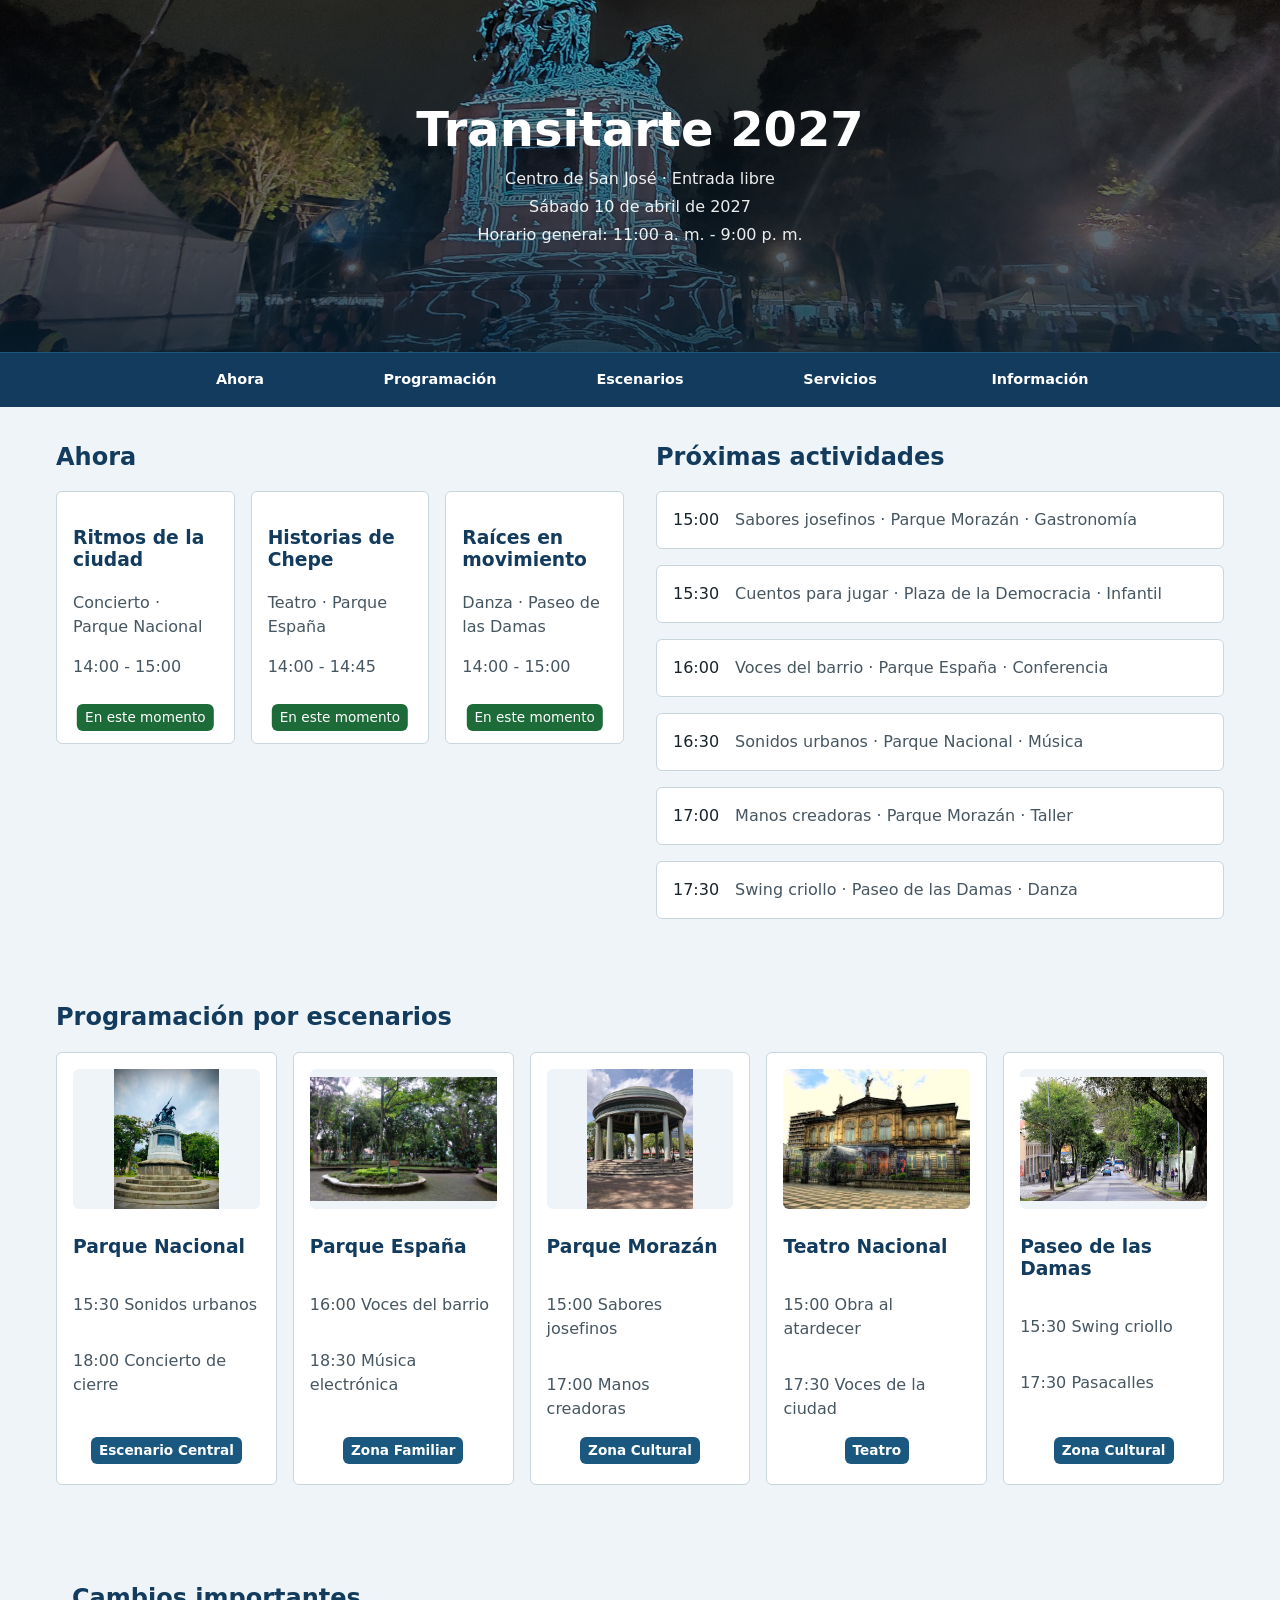
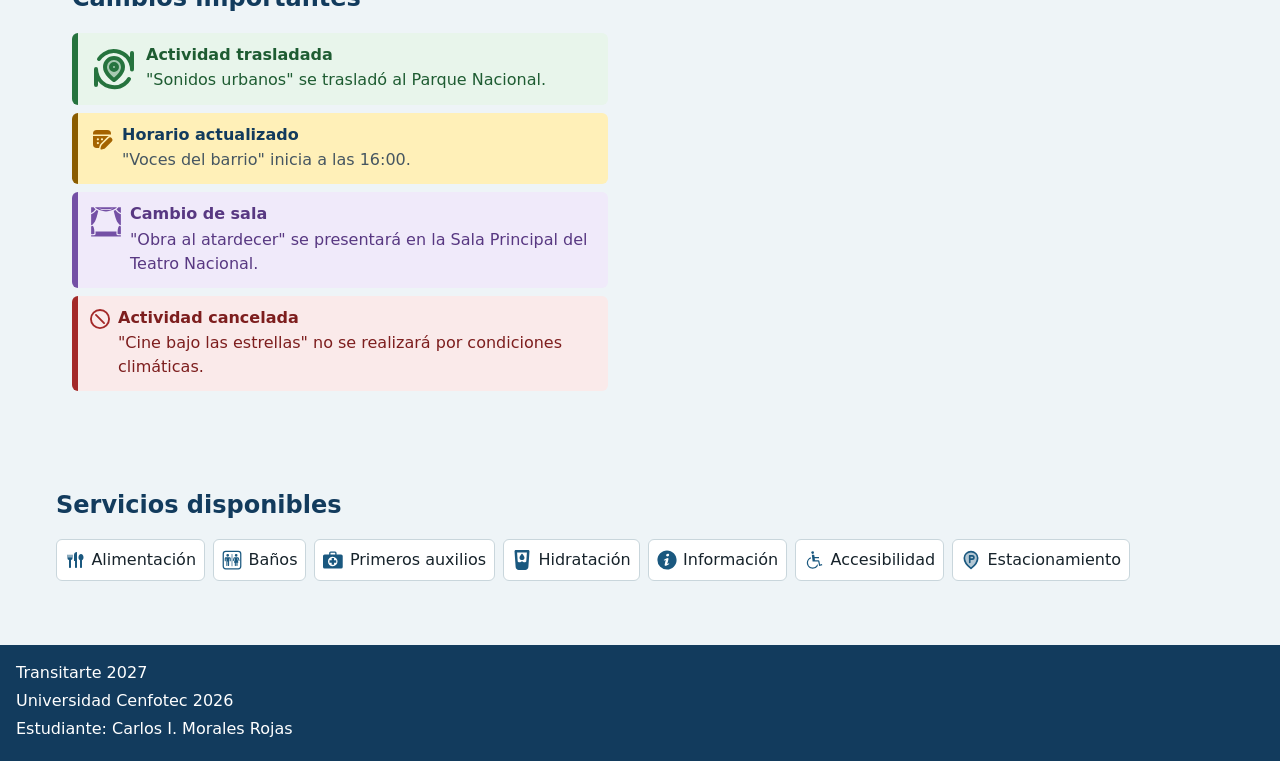
==== commit 253e559b: "compliance con la consigna" ====
--- a/caso2/index.html
+++ b/caso2/index.html
@@ -24,11 +24,11 @@
       </div>
       <nav aria-label="Navegación principal">
         <ul>
-          <li><a href="#ahora">En curso</a></li>
-          <li><a href="#proximas">Próximas actividades</a></li>
-          <li><a href="#escenarios">Espacios</a></li>
+          <li><a href="#ahora">Ahora</a></li>
+          <li><a href="#proximas">Programación</a></li>
+          <li><a href="#escenarios">Escenarios</a></li>
           <li><a href="#servicios">Servicios</a></li>
-          <li><a href="#informacion">Cambios importantes</a></li>
+          <li><a href="#informacion">Información</a></li>
         </ul>
       </nav>
 
